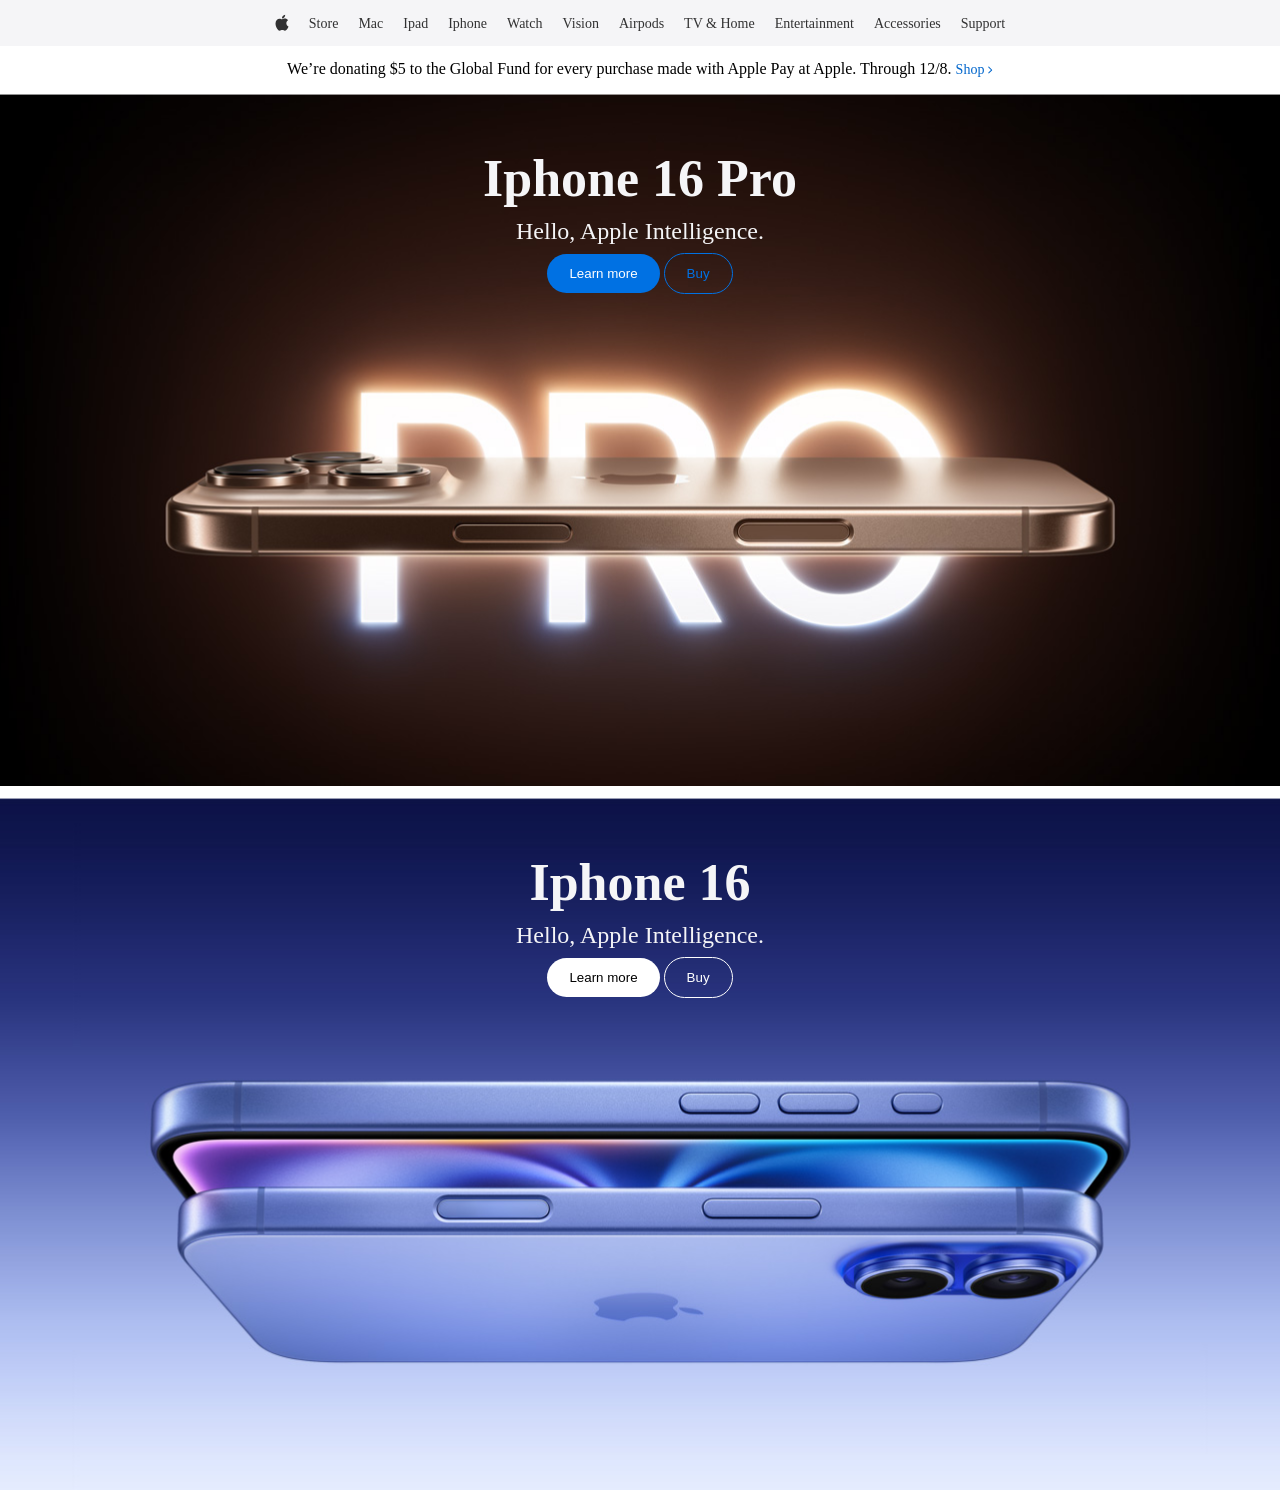
==== index.html @ 95900907 "implement main sections in home page" ====
<!DOCTYPE html>
<html lang="en">
  <head>
    <meta charset="UTF-8" />
    <meta name="viewport" content="width=device-width, initial-scale=1.0" />
    <title>Document</title>
    <link rel="stylesheet" href="style.css" />
  </head>
  <body>
    <nav>
      <img src="./assets/icons/logo.svg" />
      <ul>
        <li><a href="">Store</a></li>
        <li><a href="">Mac</a></li>
        <li><a href="">Ipad</a></li>
        <li><a href="">Iphone</a></li>
        <li><a href="">Watch</a></li>
        <li><a href="">Vision</a></li>
        <li><a href="">Airpods</a></li>
        <li><a href="">TV & Home</a></li>
        <li><a href="">Entertainment</a></li>
        <li><a href="">Accessories</a></li>
        <li><a href="">Support</a></li>
      </ul>
    </nav>
    <div class="sub-head">
      <span
        >We’re donating $5 to the Global Fund for every purchase made with
        Apple Pay at Apple. Through 12/8.</span
      >
      <a href="/shop">Shop <img src="./assets/icons/right-arrow.svg" /></a>
    </div>

    <section class="main-product">
      <img src="./assets/home/main.png" />

      <div>
        <h1>Iphone 16 Pro</h1>
        <p>Hello, Apple Intelligence.</p>
        <div>
          <button class="button--primary">Learn more</button>
          <button class="button--primary-outline">Buy</button>
        </div>
      </div>
    </section>

    <section class="main-product">
      <img src="./assets/home/main-2.png" />

      <div>
        <h1>Iphone 16</h1>
        <p>Hello, Apple Intelligence.</p>
        <div>
          <button class="button--secondary">Learn more</button>
          <button class="button--secondary-outline">Buy</button>
        </div>
      </div>
    </section>
  </body>
</html>
---- style.css ----
/* Utils */

button {
  padding: 12px 22px;
  border-radius: 50px;
  border: 0;
}

.button--primary {
  background-color: #0071e3;
  color: #fff;
}

.button--primary-outline {
  border: 1px solid #0071e3;
  color: #0071e3;
  background-color: transparent;
}

.button--secondary {
  background-color: #fff;
  color: #000;
}

.button--secondary-outline {
  border: 1px solid #fff;
  color: #fff;
  background-color: transparent;
}

/* Core */

* {
  box-sizing: border-box;
  margin: 0;
  padding: 0;
}

nav {
  display: flex;
  justify-content: center;
  background-color: #f5f5f7;
  gap: 20px;
  position: fixed;
  top: 0;
  width: 100%;
  padding: 14px 0;
}

nav ul {
  display: flex;
  gap: 20px;
}

li {
  list-style: none;
}

a {
  font-size: 14px;
  text-decoration: none;
  color: #000000cc;
}

.sub-head {
  padding: 16px 0;
  margin-top: 44px;
  text-align: center;
}

.sub-head a {
  color: #0066cc;
  font-size: 14px;
}

.main-product {
  width: 100%;
  height: 692px;
  position: relative;
  margin-bottom: 12px;
}

.main-product img {
  width: 100%;
  height: 100%;
  object-fit: cover;
}

.main-product > div {
  position: absolute;
  top: 0;
  width: 100%;
  height: 100%;
  display: flex;
  flex-direction: column;
  align-items: center;
  gap: 6px;
  padding-top: 55px;
}

.main-product h1 {
  font-size: 52px;
  font-weight: 600;
  line-height: 60px;
  color: #f5f5f7;
}

.main-product p {
  font-size: 24px;
  line-height: 32px;
  color: #f5f5f7;
}
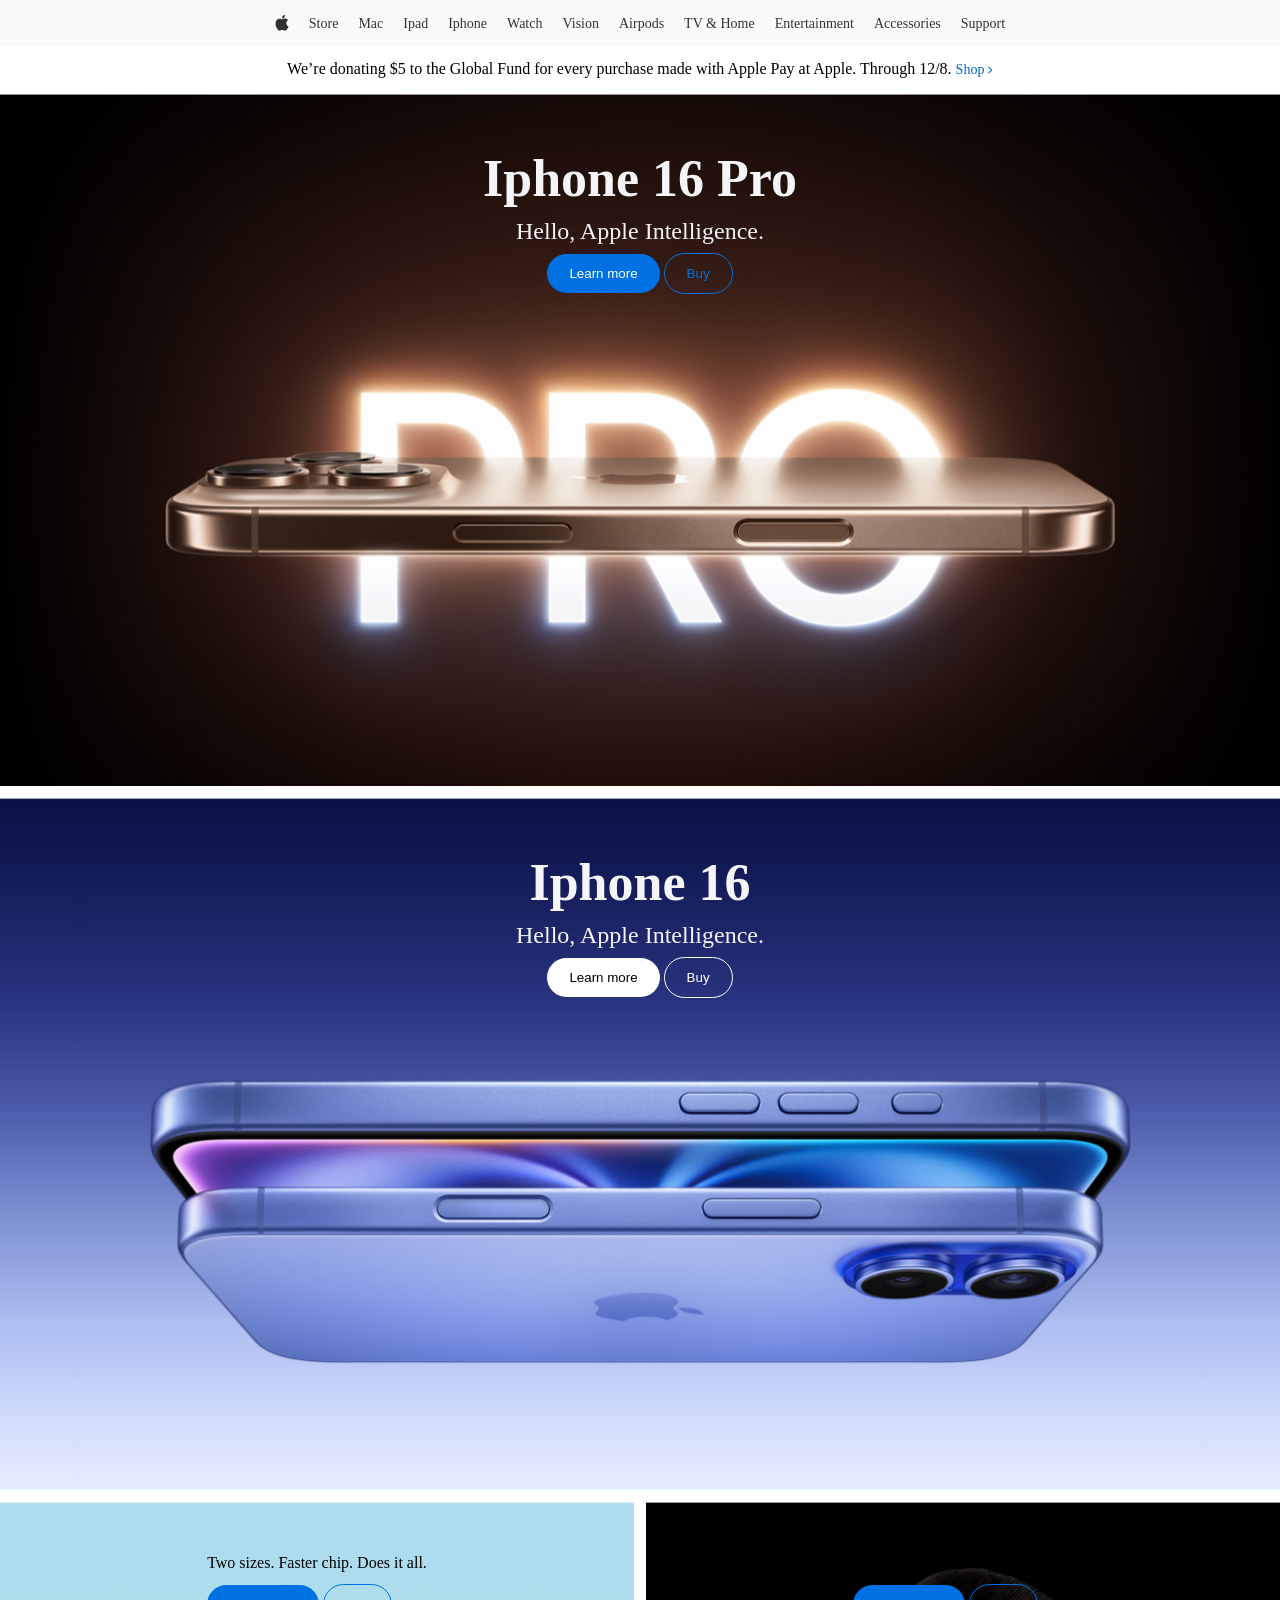
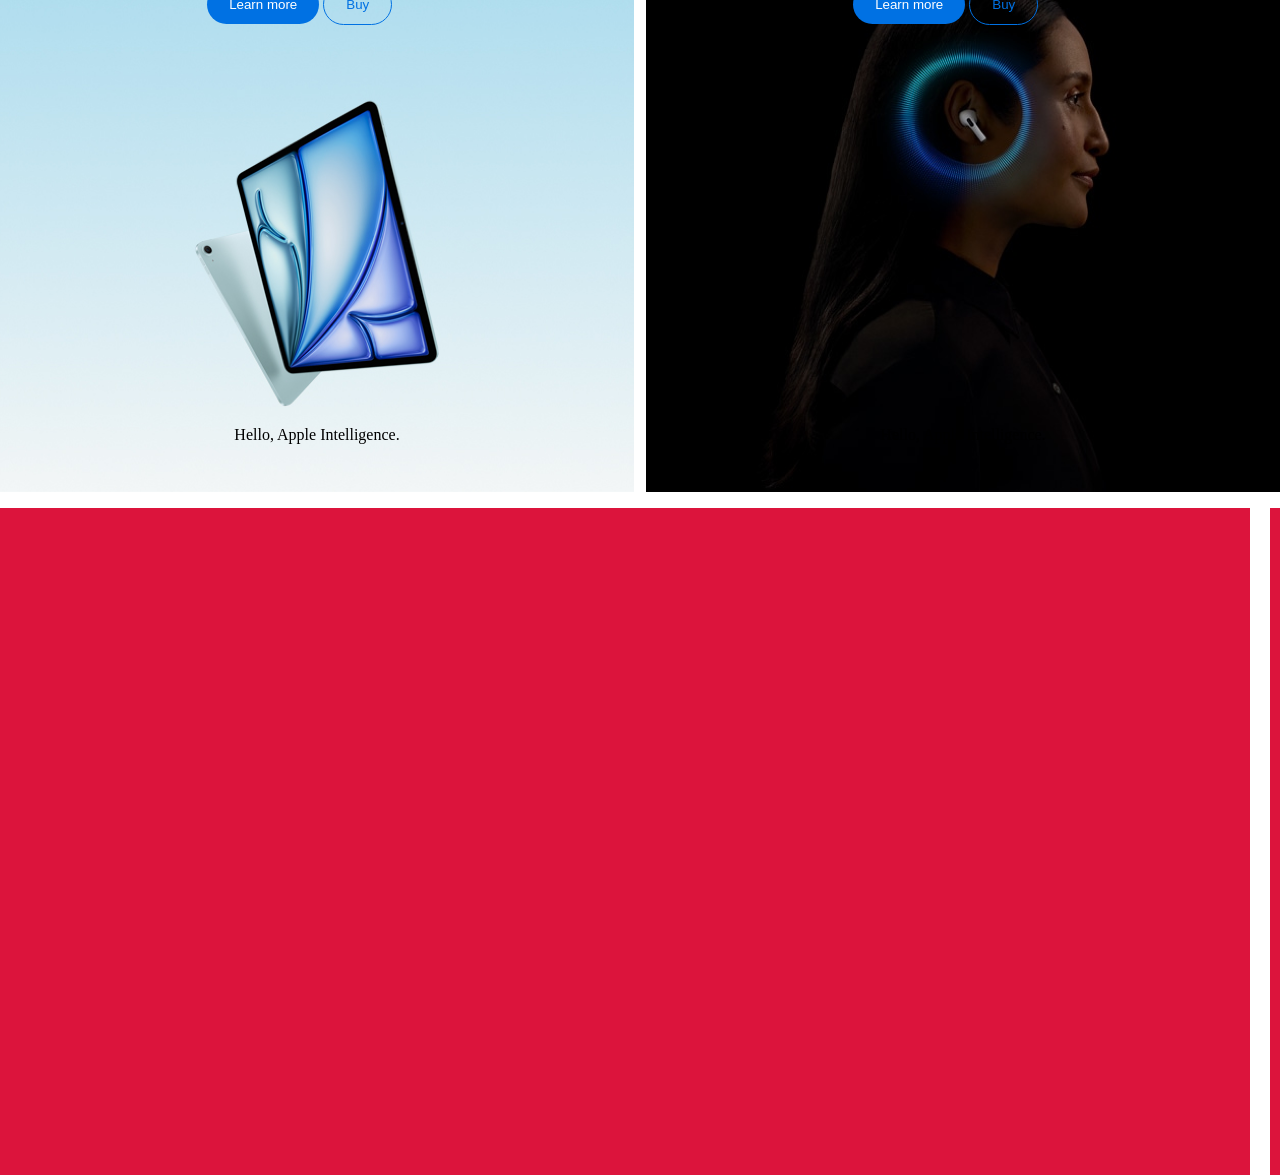
==== commit 07768243: "add product cards and media query" ====
--- a/index.html
+++ b/index.html
@@ -10,7 +10,7 @@
     <nav>
       <img src="./assets/icons/logo.svg" />
       <ul>
-        <li><a href="">Store</a></li>
+        <li><a href="/store.html">Store</a></li>
         <li><a href="">Mac</a></li>
         <li><a href="">Ipad</a></li>
         <li><a href="">Iphone</a></li>
@@ -32,11 +32,17 @@
     </div>
 
     <section class="main-product">
-      <img src="./assets/home/main.png" />
+      <picture>
+        <source media="(max-width:390px)" srcset="./assets/home/main-sm.png" />
+
+        <source media="(max-width:768px)" srcset="./assets/home/main-md.png" />
+
+        <img src="./assets/home/main.png" />
+      </picture>
 
       <div>
         <h1>Iphone 16 Pro</h1>
-        <p>Hello, Apple Intelligence.</p>
+        <p>Hello, Apple Intelligence.</p>
         <div>
           <button class="button--primary">Learn more</button>
           <button class="button--primary-outline">Buy</button>
@@ -46,15 +52,59 @@
 
     <section class="main-product">
       <img src="./assets/home/main-2.png" />
-
       <div>
         <h1>Iphone 16</h1>
-        <p>Hello, Apple Intelligence.</p>
+        <p>Hello, Apple Intelligence.</p>
         <div>
           <button class="button--secondary">Learn more</button>
           <button class="button--secondary-outline">Buy</button>
         </div>
       </div>
     </section>
+
+    <section class="products">
+      <div class="products-row">
+        <div class="products-item">
+          <img src="./assets/home/product-card-1.png" />
+          <div class="product-card-content">
+            <div>
+              <p>Two sizes. Faster chip. Does it all.</p>
+
+              <div>
+                <button class="button--primary">Learn more</button>
+                <button class="button--primary-outline">Buy</button>
+              </div>
+            </div>
+
+            <p class="text-gradient">Hello, Apple Intelligence.</p>
+          </div>
+        </div>
+        <div class="products-item">
+          <img src="./assets/home/product-card-2.png" />
+          <div class="product-card-content">
+            <div>
+              <p>Two sizes. Faster chip. Does it all.</p>
+
+              <div>
+                <button class="button--primary">Learn more</button>
+                <button class="button--primary-outline">Buy</button>
+              </div>
+            </div>
+
+            <p class="text-gradient">Hello, Apple Intelligence.</p>
+          </div>
+        </div>
+      </div>
+    </section>
+
+    <section class="apple-tv">
+      <div class="gallery"></div>
+      <div class="gallery"></div>
+      <div class="gallery"></div>
+      <div class="gallery"></div>
+      <div class="gallery"></div>
+      <div class="gallery"></div>
+      <div class="gallery"></div>
+    </section>
   </body>
 </html>
--- a/style.css
+++ b/style.css
@@ -39,12 +39,14 @@
 nav {
   display: flex;
   justify-content: center;
-  background-color: #f5f5f7;
+  background-color: #f5f5f780;
+  backdrop-filter: blur(20px);
   gap: 20px;
   position: fixed;
   top: 0;
   width: 100%;
   padding: 14px 0;
+  z-index: 10;
 }
 
 nav ul {
@@ -110,3 +112,90 @@
   line-height: 32px;
   color: #f5f5f7;
 }
+
+.products-row {
+  display: flex;
+  margin: 12px 0;
+  column-gap: 12px;
+  width: 100%;
+}
+
+.products-item {
+  position: relative;
+}
+
+.products-item img {
+  width: 100%;
+  height: 590px;
+  object-fit: cover;
+  object-position: bottom;
+}
+
+.products-item > div {
+  width: 100%;
+  height: 100%;
+  position: absolute;
+  top: 0;
+}
+
+.product-card-content {
+  display: flex;
+  width: 100%;
+  height: 100%;
+  flex-direction: column;
+  justify-content: space-between;
+  padding: 52px 0;
+  align-items: center;
+}
+
+.product-card-content > div {
+  display: flex;
+  flex-direction: column;
+  gap: 12px;
+}
+
+.apple-tv {
+  display: flex;
+  gap: 20px;
+  width: 100%;
+  overflow-x: scroll;
+  -ms-overflow-style: none; /* IE and Edge */
+  scrollbar-width: none; /* Firefox */
+}
+
+.apple-tv::-webkit-scrollbar {
+  display: none; /* Safari and Chrome */
+}
+
+.gallery {
+  min-width: 1250px;
+  height: 667px;
+  background-color: crimson;
+}
+
+@media only screen and (max-width: 768px) {
+  .main-product h1 {
+    font-size: 44px;
+    color: #0066cc;
+  }
+
+  .main-product p {
+    font-size: 22px;
+  }
+}
+
+@media only screen and (max-width: 390px) {
+  .main-product > div {
+    justify-content: end;
+    padding-bottom: 50px;
+  }
+
+  .main-product h1 {
+    font-size: 29px;
+    color: #0066cc;
+  }
+
+  .main-product p {
+    font-size: 17px;
+  }
+}
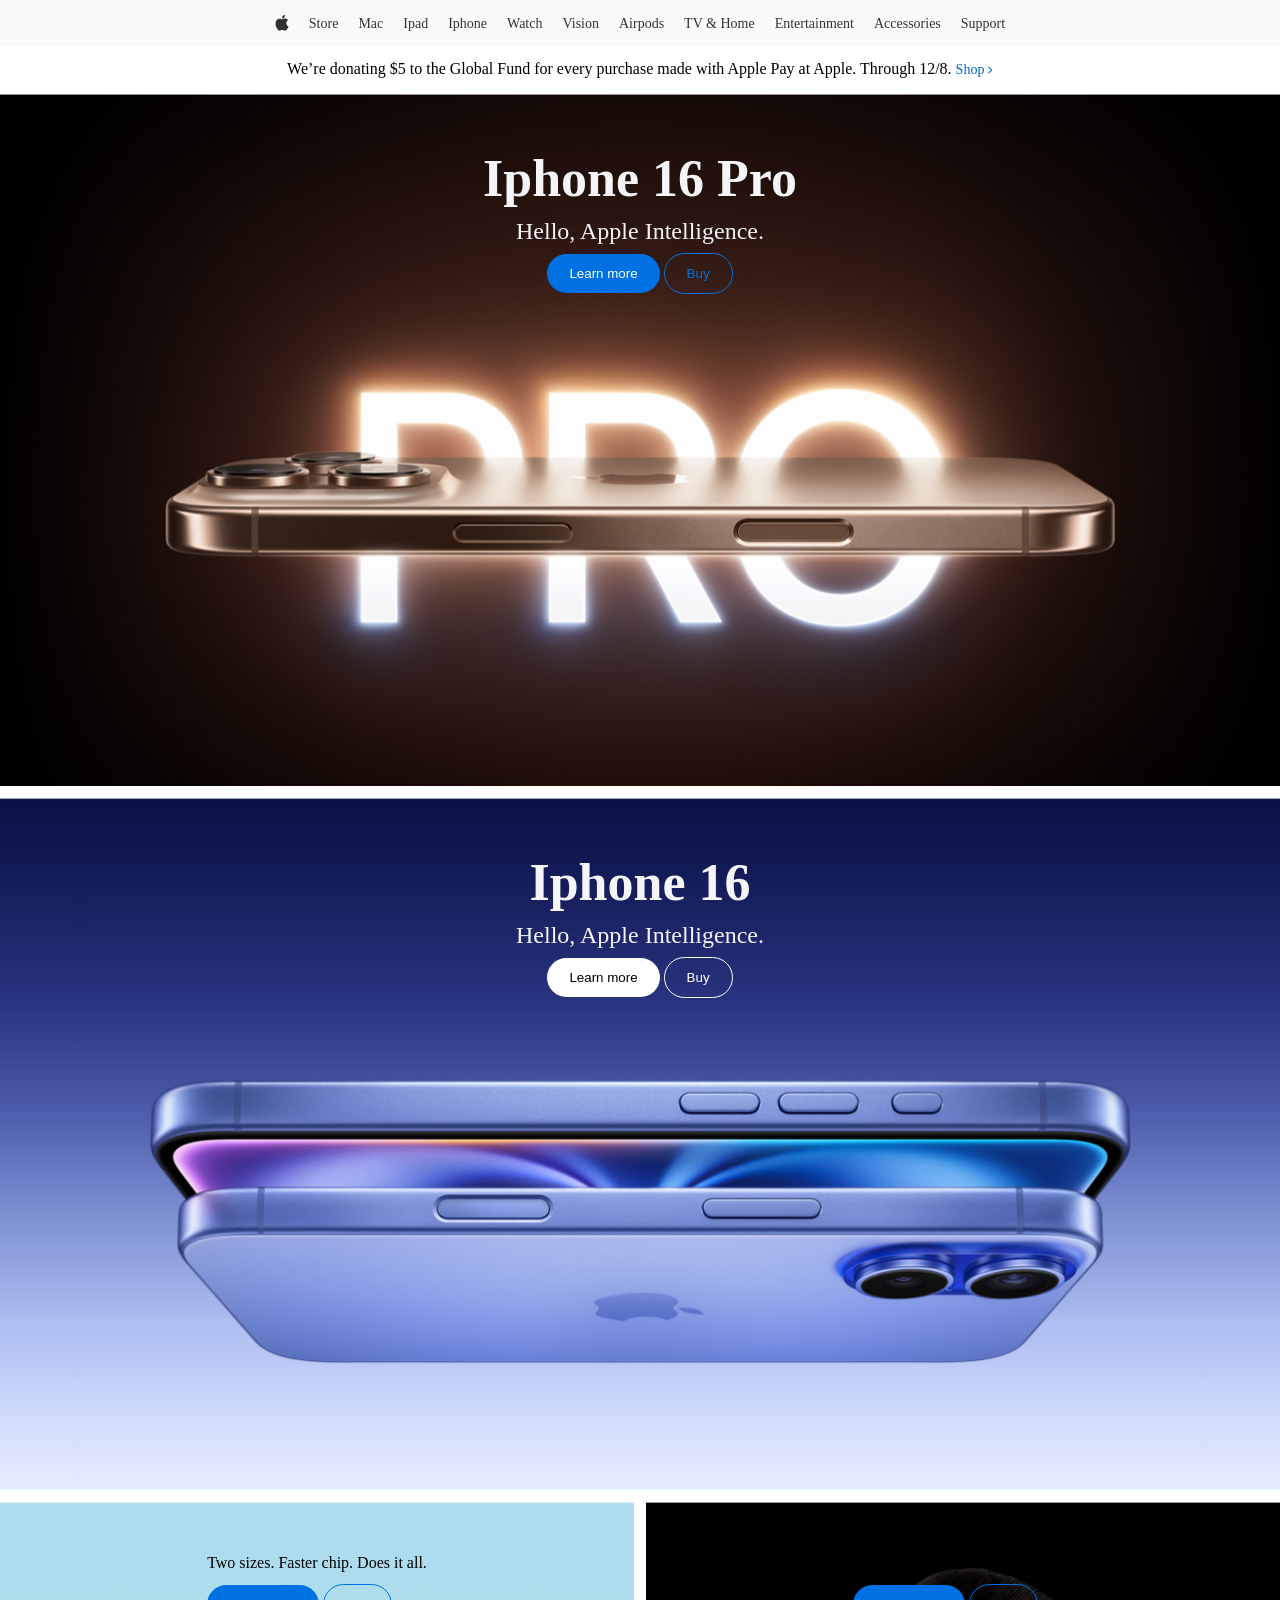
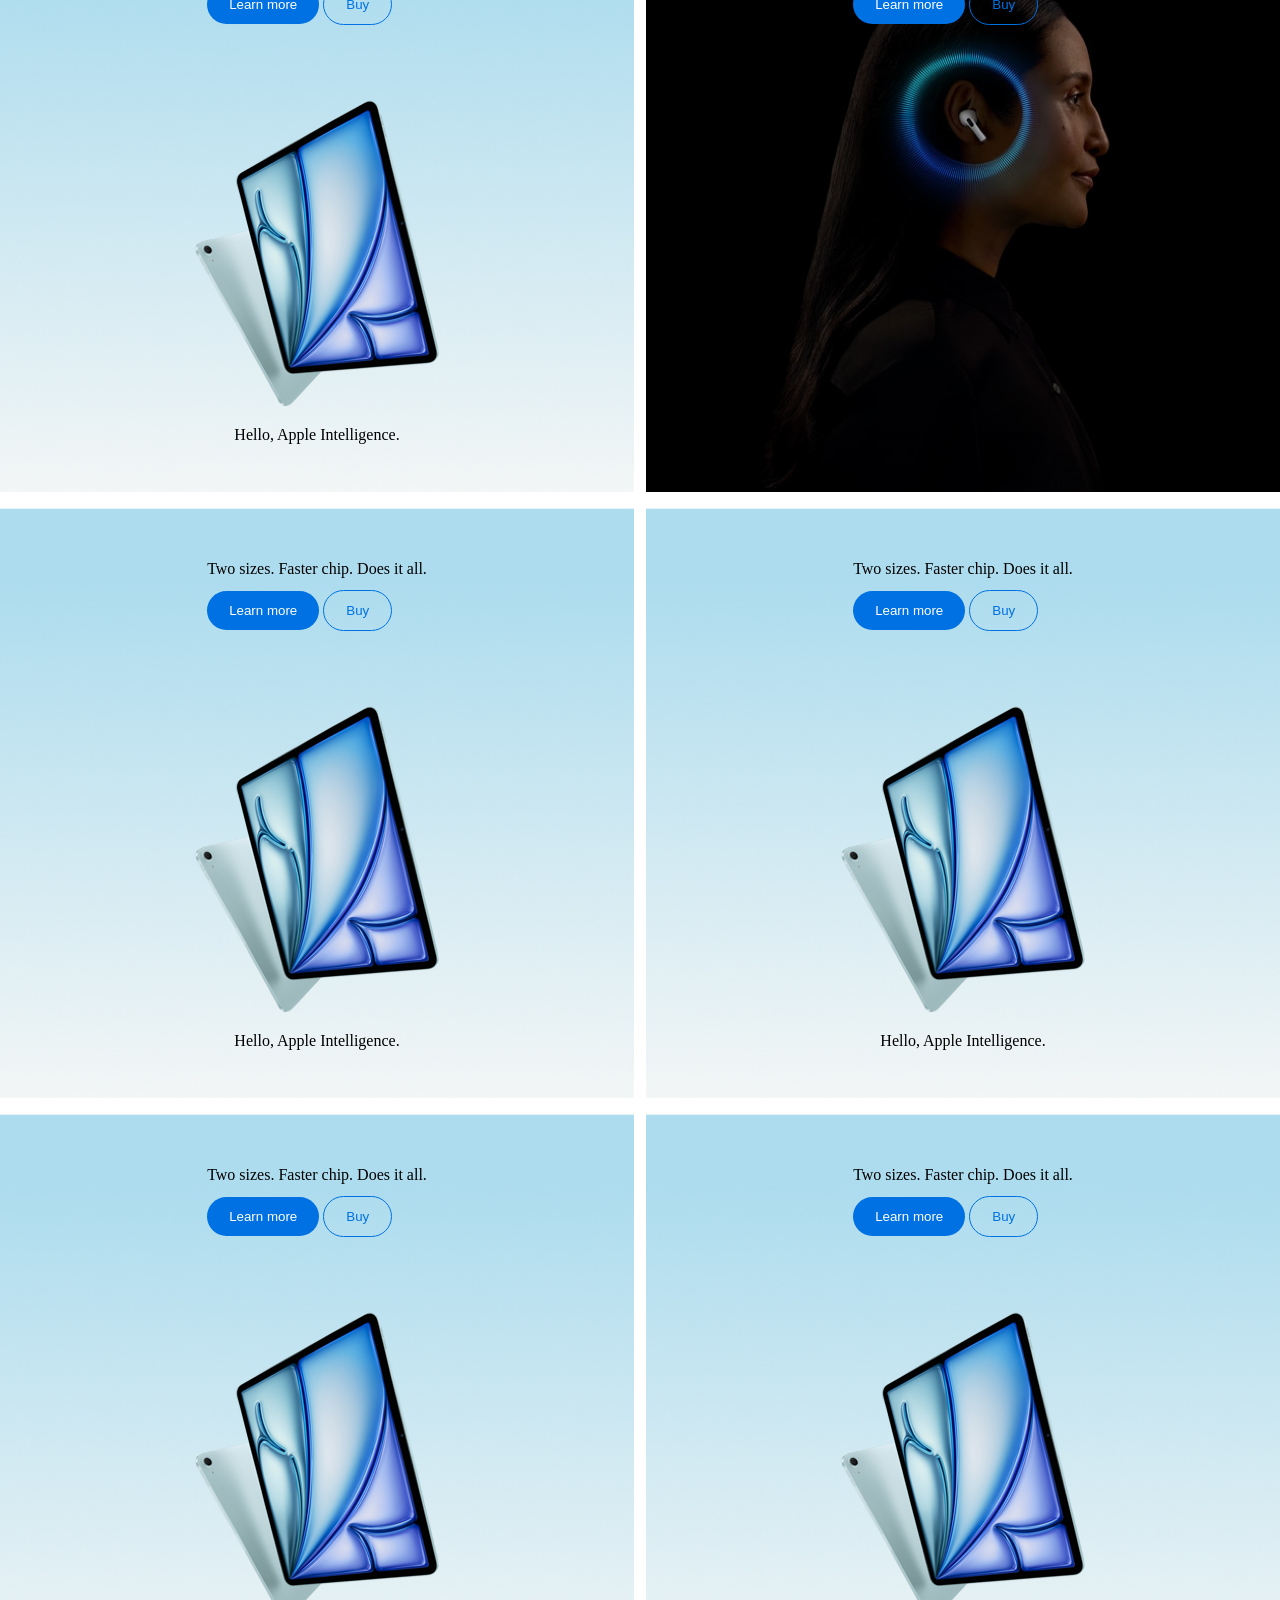
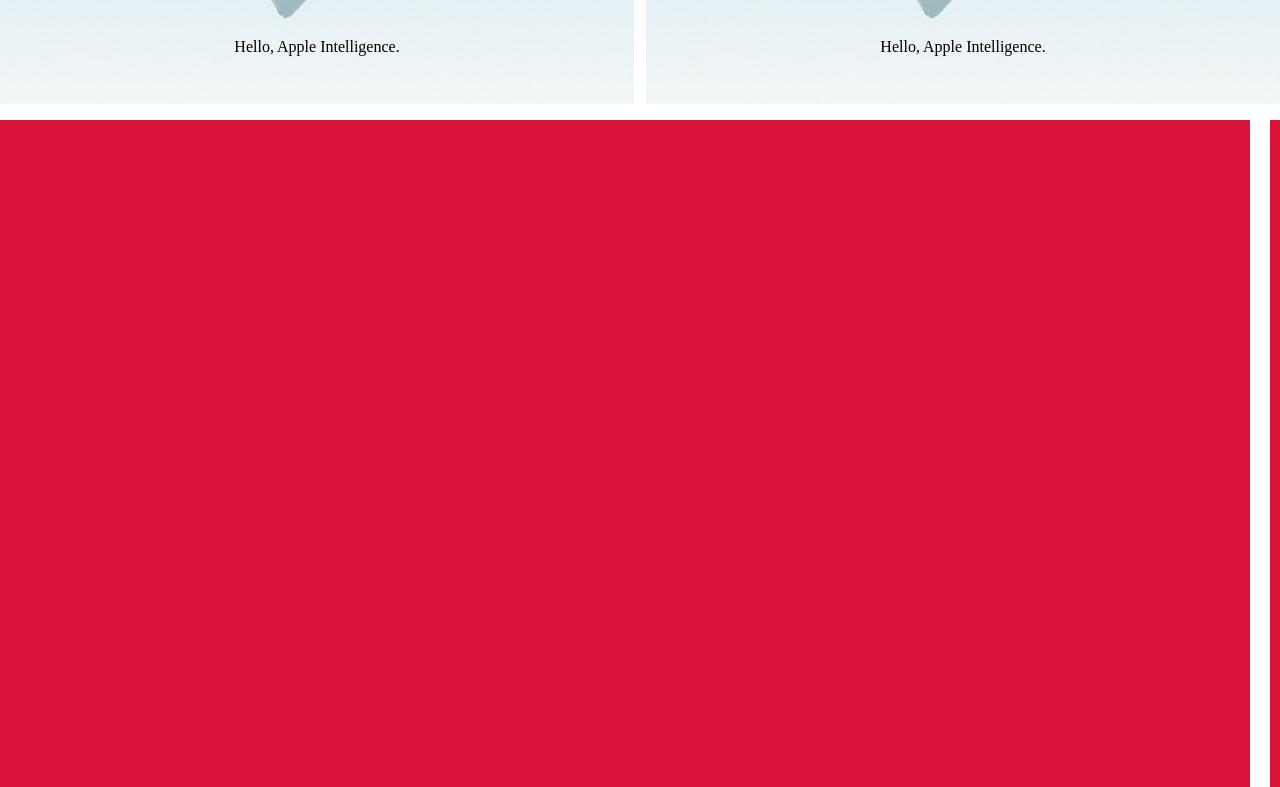
==== commit fa0f32c2: "add grid layout" ====
--- a/index.html
+++ b/index.html
@@ -63,36 +63,95 @@
     </section>
 
     <section class="products">
-      <div class="products-row">
-        <div class="products-item">
-          <img src="./assets/home/product-card-1.png" />
-          <div class="product-card-content">
+      <div class="products-item">
+        <img src="./assets/home/product-card-1.png" />
+        <div class="product-card-content">
+          <div>
+            <p>Two sizes. Faster chip. Does it all.</p>
+
             <div>
-              <p>Two sizes. Faster chip. Does it all.</p>
+              <button class="button--primary">Learn more</button>
+              <button class="button--primary-outline">Buy</button>
+            </div>
+          </div>
 
-              <div>
-                <button class="button--primary">Learn more</button>
-                <button class="button--primary-outline">Buy</button>
-              </div>
+          <p class="text-gradient">Hello, Apple Intelligence.</p>
+        </div>
+      </div>
+
+      <div class="products-item">
+        <img src="./assets/home/product-card-2.png" />
+        <div class="product-card-content">
+          <div>
+            <p>Two sizes. Faster chip. Does it all.</p>
+
+            <div>
+              <button class="button--primary">Learn more</button>
+              <button class="button--primary-outline">Buy</button>
             </div>
+          </div>
 
-            <p class="text-gradient">Hello, Apple Intelligence.</p>
+          <p class="text-gradient">Hello, Apple Intelligence.</p>
+        </div>
+      </div>
+      <div class="products-item">
+        <img src="./assets/home/product-card-1.png" />
+        <div class="product-card-content">
+          <div>
+            <p>Two sizes. Faster chip. Does it all.</p>
+
+            <div>
+              <button class="button--primary">Learn more</button>
+              <button class="button--primary-outline">Buy</button>
+            </div>
           </div>
+
+          <p class="text-gradient">Hello, Apple Intelligence.</p>
         </div>
-        <div class="products-item">
-          <img src="./assets/home/product-card-2.png" />
-          <div class="product-card-content">
+      </div>
+      <div class="products-item">
+        <img src="./assets/home/product-card-1.png" />
+        <div class="product-card-content">
+          <div>
+            <p>Two sizes. Faster chip. Does it all.</p>
+
             <div>
-              <p>Two sizes. Faster chip. Does it all.</p>
+              <button class="button--primary">Learn more</button>
+              <button class="button--primary-outline">Buy</button>
+            </div>
+          </div>
 
-              <div>
-                <button class="button--primary">Learn more</button>
-                <button class="button--primary-outline">Buy</button>
-              </div>
+          <p class="text-gradient">Hello, Apple Intelligence.</p>
+        </div>
+      </div>
+      <div class="products-item">
+        <img src="./assets/home/product-card-1.png" />
+        <div class="product-card-content">
+          <div>
+            <p>Two sizes. Faster chip. Does it all.</p>
+
+            <div>
+              <button class="button--primary">Learn more</button>
+              <button class="button--primary-outline">Buy</button>
             </div>
+          </div>
 
-            <p class="text-gradient">Hello, Apple Intelligence.</p>
+          <p class="text-gradient">Hello, Apple Intelligence.</p>
+        </div>
+      </div>
+      <div class="products-item">
+        <img src="./assets/home/product-card-1.png" />
+        <div class="product-card-content">
+          <div>
+            <p>Two sizes. Faster chip. Does it all.</p>
+
+            <div>
+              <button class="button--primary">Learn more</button>
+              <button class="button--primary-outline">Buy</button>
+            </div>
           </div>
+
+          <p class="text-gradient">Hello, Apple Intelligence.</p>
         </div>
       </div>
     </section>
--- a/style.css
+++ b/style.css
@@ -113,11 +113,11 @@
   color: #f5f5f7;
 }
 
-.products-row {
-  display: flex;
-  margin: 12px 0;
-  column-gap: 12px;
-  width: 100%;
+.products {
+  display: grid;
+  grid-template-columns: repeat(2, auto);
+  gap: 12px;
+  margin-bottom: 12px;
 }
 
 .products-item {
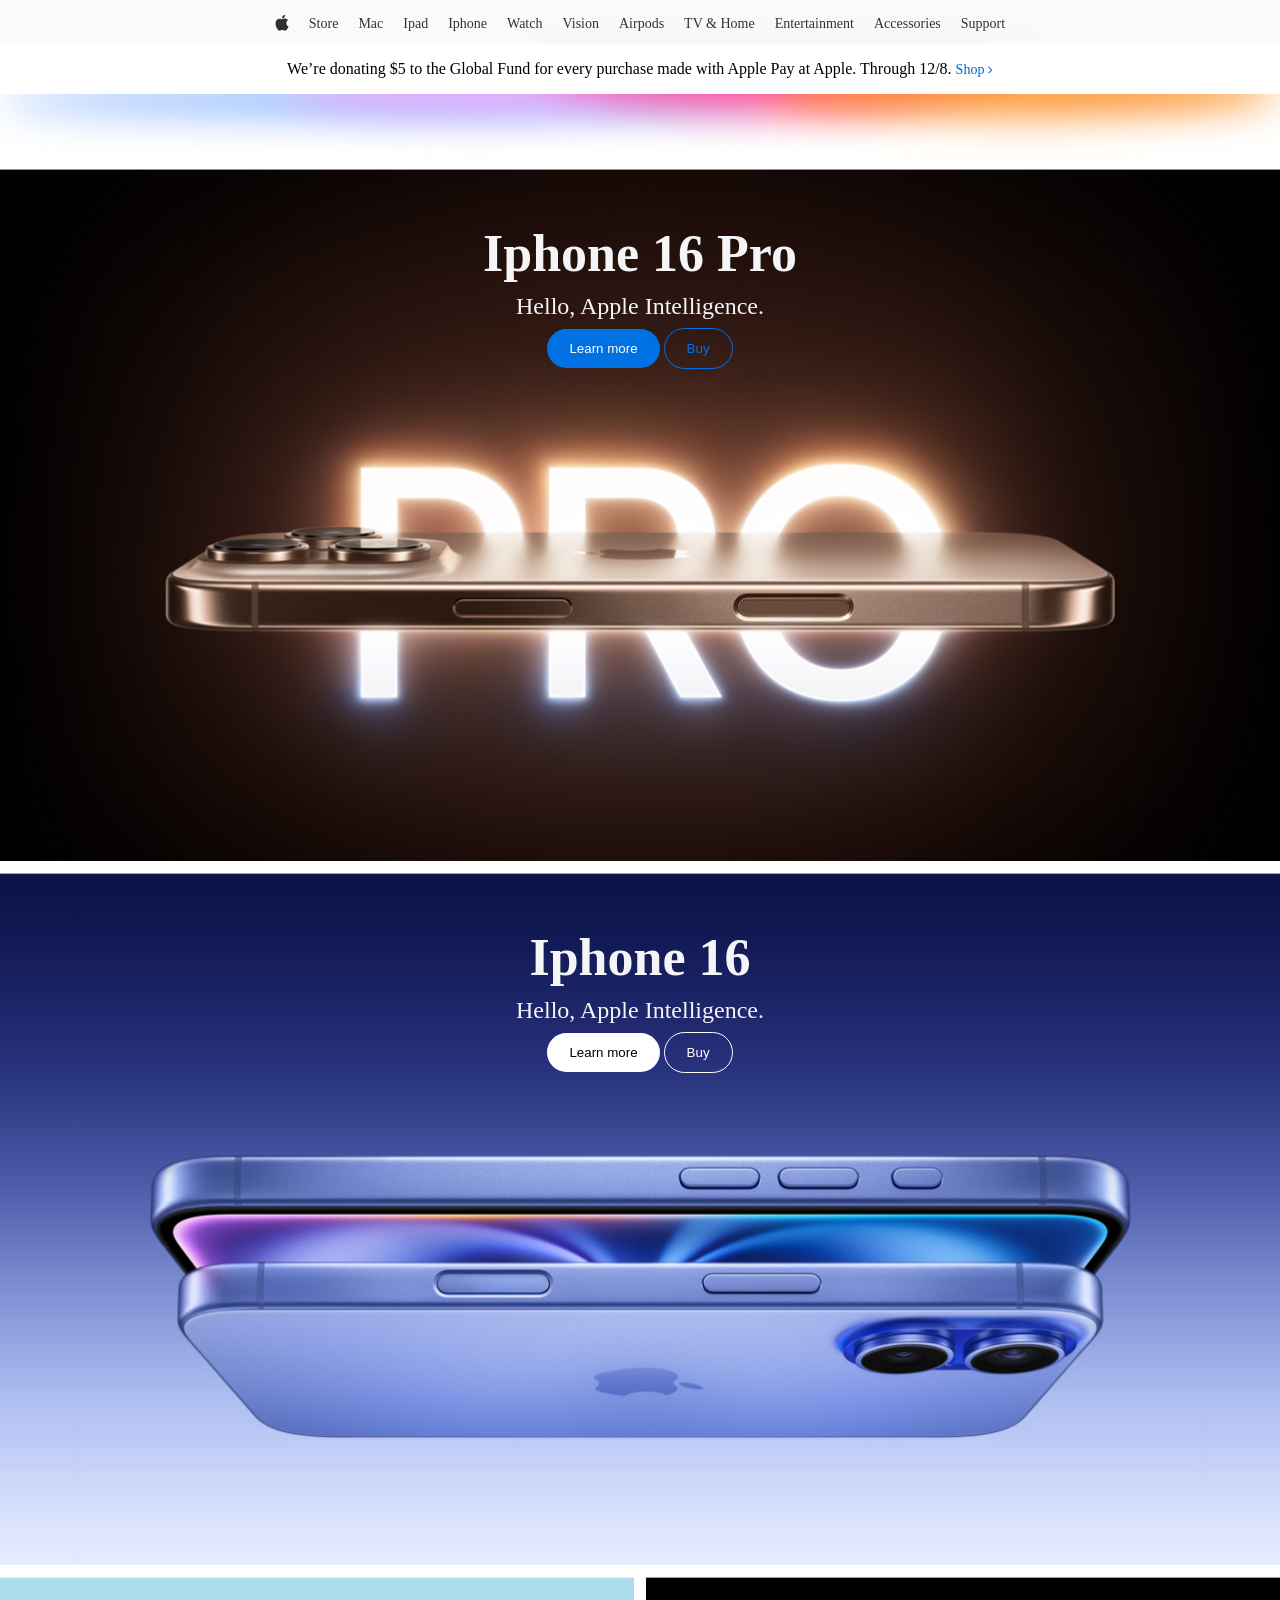
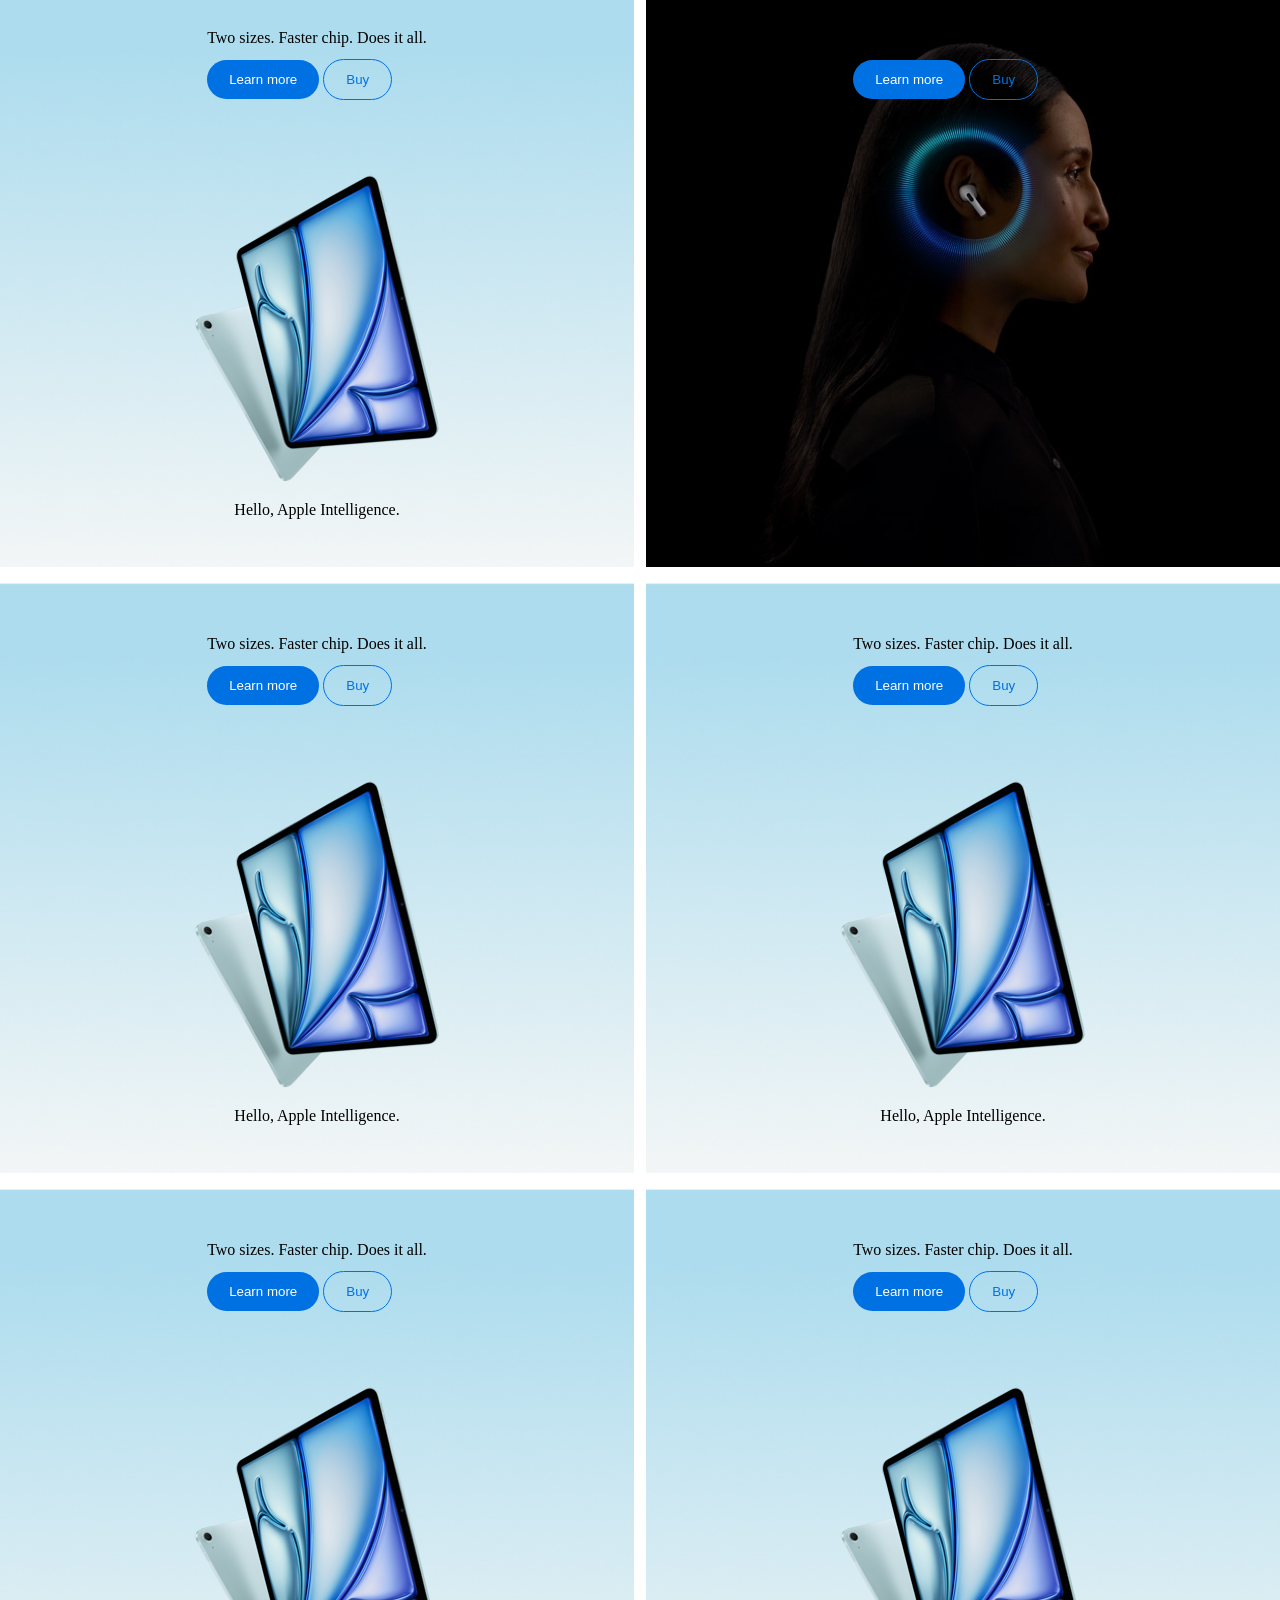
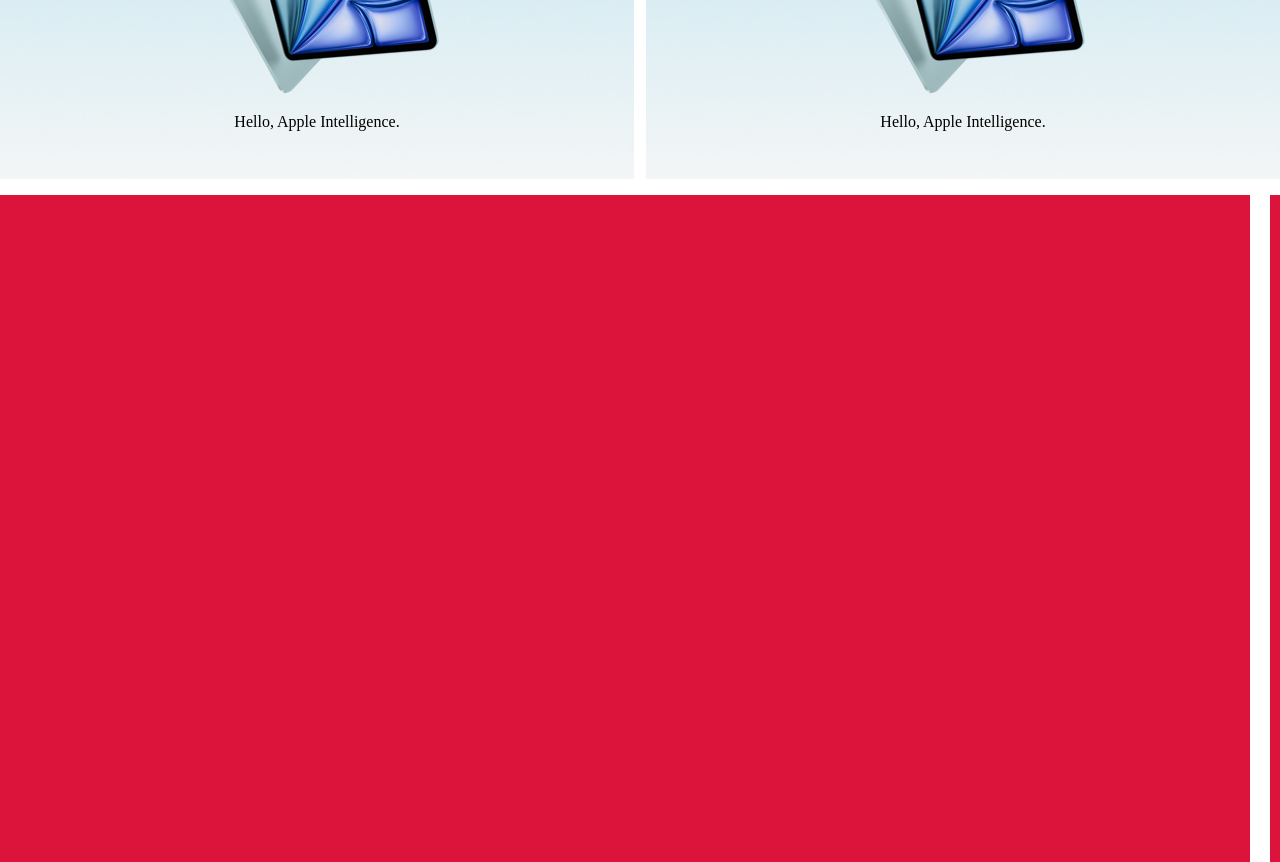
==== commit 63ca3ff4: "add gradient" ====
--- a/index.html
+++ b/index.html
@@ -7,6 +7,7 @@
     <link rel="stylesheet" href="style.css" />
   </head>
   <body>
+    <div class="navbar-bg"></div>
     <nav>
       <img src="./assets/icons/logo.svg" />
       <ul>
@@ -29,6 +30,13 @@
         Apple Pay at Apple. Through 12/8.</span
       >
       <a href="/shop">Shop <img src="./assets/icons/right-arrow.svg" /></a>
+    </div>
+
+    <div class="gradient">
+      <div></div>
+      <div></div>
+      <div></div>
+      <div></div>
     </div>
 
     <section class="main-product">
--- a/style.css
+++ b/style.css
@@ -34,6 +34,14 @@
   box-sizing: border-box;
   margin: 0;
   padding: 0;
+}
+
+.navbar-bg {
+  width: 100%;
+  height: 44px;
+  background: #fff;
+  position: relative;
+  z-index: 5;
 }
 
 nav {
@@ -66,8 +74,10 @@
 
 .sub-head {
   padding: 16px 0;
-  margin-top: 44px;
   text-align: center;
+  background: #fff;
+  position: relative;
+  z-index: 10;
 }
 
 .sub-head a {
@@ -173,6 +183,60 @@
   background-color: crimson;
 }
 
+.gradient {
+  display: flex;
+  width: 100%;
+  position: relative;
+  margin-top: 25px;
+  margin-bottom: 50px;
+}
+
+.gradient :nth-child(1) {
+  width: 60vw;
+  height: 20px;
+  top: -30px;
+  left: 0;
+  background: #4186fd;
+  border-radius: 50%;
+  filter: blur(20px);
+  position: absolute;
+}
+
+.gradient :nth-child(2) {
+  width: 30vw;
+  height: 50px;
+  background: #e9a5ff;
+  top: -60px;
+  left: -25%;
+  right: 0;
+  margin: 0 auto;
+  filter: blur(20px);
+  border-radius: 50%;
+  position: absolute;
+}
+.gradient :nth-child(3) {
+  width: 40vw;
+  height: 150px;
+  background: #ff3f98;
+  top: -160px;
+  left: 0;
+  right: -20vw;
+  margin: 0 auto;
+  filter: blur(20px);
+  border-radius: 50%;
+  position: absolute;
+}
+.gradient :nth-child(4) {
+  width: 40vw;
+  height: 50px;
+  background: #fd8c1f;
+  top: -55px;
+  border-radius: 50%;
+  right: 0vw;
+  filter: blur(20px);
+  position: absolute;
+}
+
 @media only screen and (max-width: 768px) {
   .main-product h1 {
     font-size: 44px;
